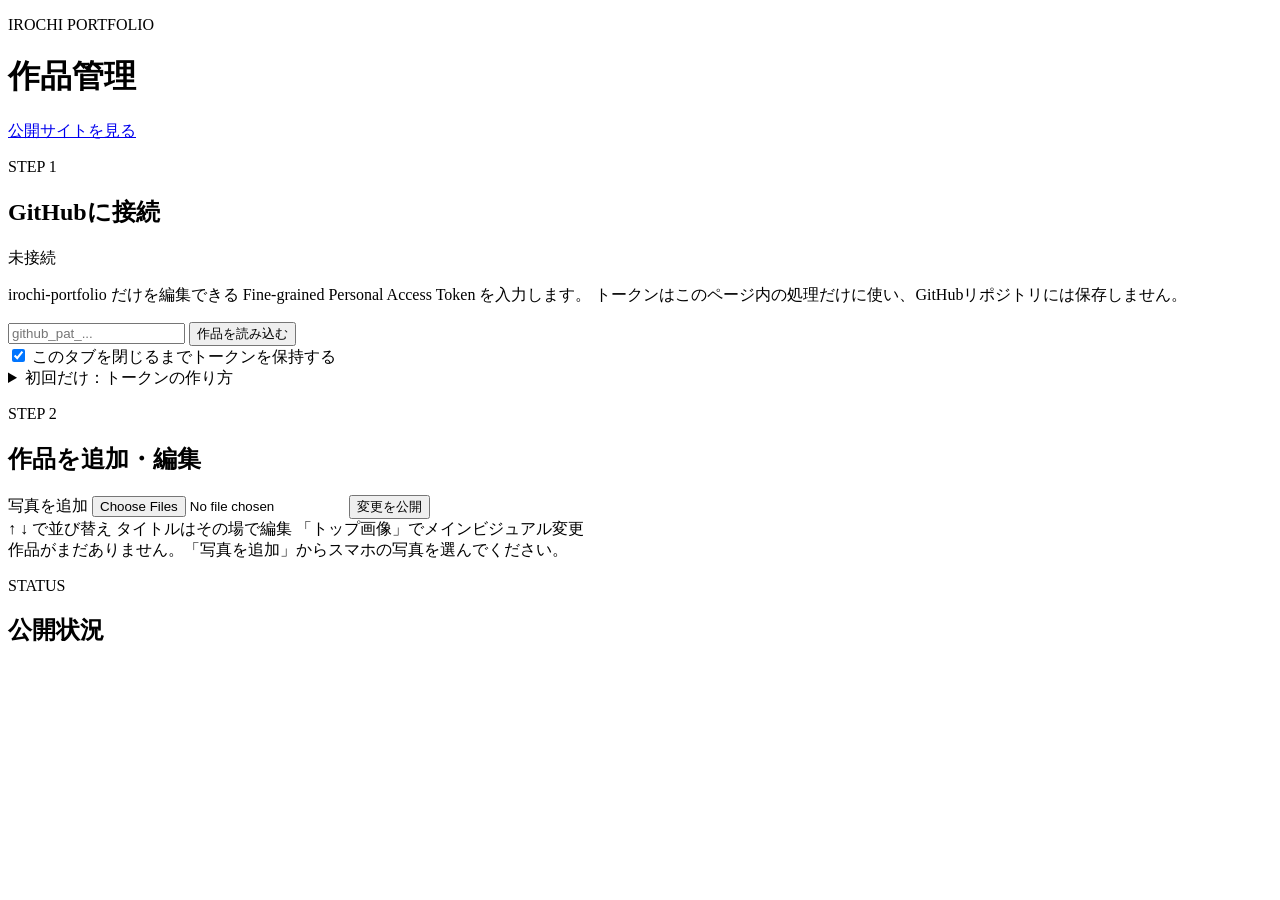
==== admin.html @ e4a7ca72 "作品管理画面を追加" ====
<!DOCTYPE html>
<html lang="ja">
<head>
  <meta charset="UTF-8">
  <meta name="viewport" content="width=device-width, initial-scale=1, viewport-fit=cover">
  <meta name="robots" content="noindex,nofollow">
  <meta name="theme-color" content="#6ad7c9">
  <title>作品管理 | irochi portfolio</title>
  <link rel="preconnect" href="https://fonts.googleapis.com">
  <link rel="preconnect" href="https://fonts.gstatic.com" crossorigin>
  <link href="https://fonts.googleapis.com/css2?family=M+PLUS+Rounded+1c:wght@400;500;700;800&display=swap" rel="stylesheet">
  <link rel="stylesheet" href="admin.css">
</head>
<body>
  <header class="admin-header">
    <div>
      <p class="eyebrow">IROCHI PORTFOLIO</p>
      <h1>作品管理</h1>
    </div>
    <a class="ghost-button" href="./" target="_blank" rel="noopener">公開サイトを見る</a>
  </header>

  <main class="admin-shell">
    <section class="panel auth-panel" id="auth-panel">
      <div class="panel-heading">
        <div>
          <p class="step">STEP 1</p>
          <h2>GitHubに接続</h2>
        </div>
        <span class="status-badge" id="connection-status">未接続</span>
      </div>
      <p class="muted">
        irochi-portfolio だけを編集できる Fine-grained Personal Access Token を入力します。
        トークンはこのページ内の処理だけに使い、GitHubリポジトリには保存しません。
      </p>
      <div class="token-row">
        <input id="token-input" type="password" autocomplete="off" autocapitalize="off" spellcheck="false" placeholder="github_pat_...">
        <button id="load-button" class="primary-button" type="button">作品を読み込む</button>
      </div>
      <label class="check-row">
        <input id="remember-session" type="checkbox" checked>
        <span>このタブを閉じるまでトークンを保持する</span>
      </label>
      <details class="token-help">
        <summary>初回だけ：トークンの作り方</summary>
        <ol>
          <li>GitHubの Settings → Developer settings → Personal access tokens → Fine-grained tokens を開く</li>
          <li>Repository access は「Only select repositories」で <code>irochi-portfolio</code> だけを選ぶ</li>
          <li>Repository permissions の Contents を「Read and write」にする</li>
          <li>作成したトークンをこの欄へ貼り付ける</li>
        </ol>
      </details>
    </section>

    <section class="panel hidden" id="editor-panel">
      <div class="panel-heading editor-heading">
        <div>
          <p class="step">STEP 2</p>
          <h2>作品を追加・編集</h2>
        </div>
        <div class="editor-actions">
          <label class="primary-button file-button">
            写真を追加
            <input id="file-input" type="file" accept="image/*" multiple>
          </label>
          <button id="publish-button" class="publish-button" type="button">変更を公開</button>
        </div>
      </div>

      <div class="tips">
        <span>↑ ↓ で並び替え</span>
        <span>タイトルはその場で編集</span>
        <span>「トップ画像」でメインビジュアル変更</span>
      </div>

      <div id="empty-state" class="empty-state hidden">
        作品がまだありません。「写真を追加」からスマホの写真を選んでください。
      </div>
      <div id="works-list" class="works-list" aria-live="polite"></div>
    </section>

    <section class="panel hidden" id="publish-panel">
      <div class="panel-heading">
        <div>
          <p class="step">STATUS</p>
          <h2>公開状況</h2>
        </div>
      </div>
      <div id="publish-status" class="publish-status"></div>
    </section>
  </main>

  <template id="work-template">
    <article class="work-editor-card">
      <div class="preview-wrap">
        <img class="work-preview" alt="">
        <span class="new-badge hidden">NEW</span>
      </div>
      <div class="work-fields">
        <label>
          <span>タイトル</span>
          <input class="title-input" type="text" maxlength="60" placeholder="作品タイトル">
        </label>
        <div class="field-grid">
          <label>
            <span>カテゴリ</span>
            <select class="category-select">
              <option value="girl">女の子</option>
              <option value="stream">配信系</option>
              <option value="event">記念・お祝い</option>
            </select>
          </label>
          <label>
            <span>表示サイズ</span>
            <select class="size-select">
              <option value="normal">標準</option>
              <option value="large">大きめ</option>
              <option value="tall">縦長</option>
              <option value="wide">横長</option>
            </select>
          </label>
        </div>
        <label class="hero-toggle">
          <input class="hero-radio" type="radio" name="hero-work">
          <span>トップ画像にする</span>
        </label>
      </div>
      <div class="order-actions">
        <button class="icon-button move-up" type="button" aria-label="上へ移動">↑</button>
        <button class="icon-button move-down" type="button" aria-label="下へ移動">↓</button>
        <button class="remove-button" type="button">一覧から外す</button>
      </div>
    </article>
  </template>

  <script src="admin.js"></script>
</body>
</html>
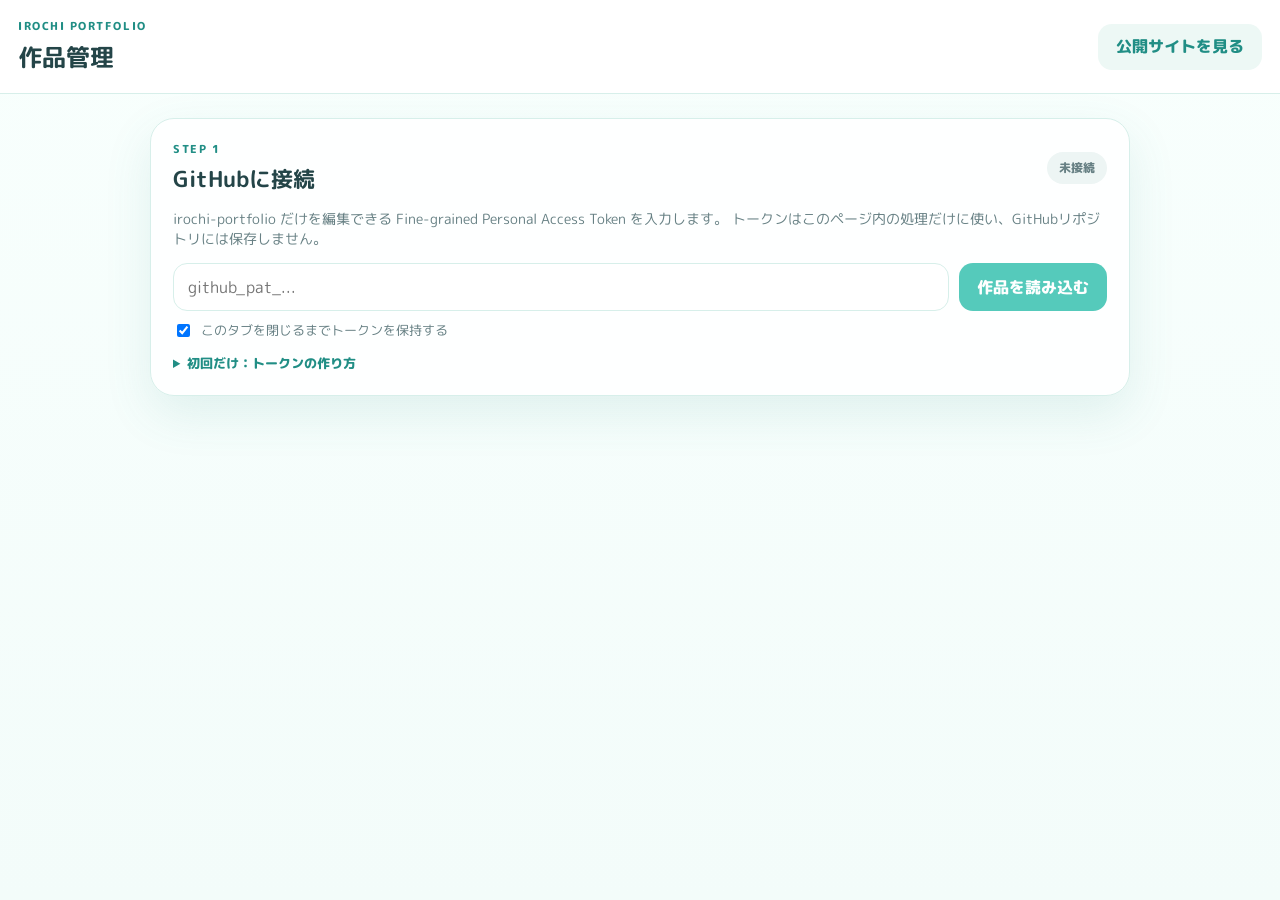
==== commit b25bdb81: "作品画像の差し替えUIを追加" ====
--- a/admin.html
+++ b/admin.html
@@ -10,6 +10,7 @@
   <link rel="preconnect" href="https://fonts.gstatic.com" crossorigin>
   <link href="https://fonts.googleapis.com/css2?family=M+PLUS+Rounded+1c:wght@400;500;700;800&display=swap" rel="stylesheet">
   <link rel="stylesheet" href="admin.css">
+  <link rel="stylesheet" href="admin-extra.css">
 </head>
 <body>
   <header class="admin-header">
@@ -71,6 +72,7 @@
         <span>↑ ↓ で並び替え</span>
         <span>タイトルはその場で編集</span>
         <span>「トップ画像」でメインビジュアル変更</span>
+        <span>各作品の「画像を差し替え」で写真だけ変更</span>
       </div>
 
       <div id="empty-state" class="empty-state hidden">
@@ -92,9 +94,16 @@
 
   <template id="work-template">
     <article class="work-editor-card">
-      <div class="preview-wrap">
-        <img class="work-preview" alt="">
-        <span class="new-badge hidden">NEW</span>
+      <div class="preview-column">
+        <div class="preview-wrap">
+          <img class="work-preview" alt="">
+          <span class="new-badge hidden">NEW</span>
+        </div>
+        <label class="replace-button">
+          画像を差し替え
+          <input class="replace-input" type="file" accept="image/*">
+        </label>
+        <button class="undo-replace hidden" type="button">差し替えを取消</button>
       </div>
       <div class="work-fields">
         <label>
@@ -134,5 +143,6 @@
   </template>
 
   <script src="admin.js"></script>
+  <script src="admin-replace.js"></script>
 </body>
 </html>
--- a/admin.css
+++ b/admin.css
@@ -0,0 +1,182 @@
+:root {
+  --bg: #f3fcfa;
+  --card: #ffffff;
+  --text: #244548;
+  --muted: #678084;
+  --line: #d7efea;
+  --main: #55cabb;
+  --main-dark: #218e85;
+  --danger: #c86473;
+  --shadow: 0 18px 48px rgba(67, 149, 141, .12);
+}
+* { box-sizing: border-box; }
+body {
+  margin: 0;
+  min-height: 100vh;
+  font-family: "M PLUS Rounded 1c", sans-serif;
+  color: var(--text);
+  background: linear-gradient(180deg, #f8fffd 0%, var(--bg) 100%);
+}
+button, input, select { font: inherit; }
+button { cursor: pointer; }
+.admin-header {
+  position: sticky;
+  top: 0;
+  z-index: 20;
+  display: flex;
+  align-items: center;
+  justify-content: space-between;
+  gap: 18px;
+  padding: 18px max(18px, env(safe-area-inset-left));
+  background: rgba(255,255,255,.9);
+  border-bottom: 1px solid var(--line);
+  backdrop-filter: blur(18px);
+}
+.admin-header h1 { margin: 0; font-size: 24px; }
+.eyebrow, .step {
+  margin: 0 0 4px;
+  color: var(--main-dark);
+  font-size: 11px;
+  font-weight: 800;
+  letter-spacing: .14em;
+}
+.admin-shell {
+  width: min(980px, calc(100% - 24px));
+  margin: 24px auto 64px;
+  display: grid;
+  gap: 18px;
+}
+.panel {
+  padding: 22px;
+  border: 1px solid var(--line);
+  border-radius: 24px;
+  background: rgba(255,255,255,.92);
+  box-shadow: var(--shadow);
+}
+.panel-heading {
+  display: flex;
+  align-items: center;
+  justify-content: space-between;
+  gap: 16px;
+  margin-bottom: 14px;
+}
+.panel-heading h2 { margin: 0; font-size: 22px; }
+.muted { color: var(--muted); font-size: 14px; }
+.status-badge {
+  flex: 0 0 auto;
+  padding: 7px 12px;
+  border-radius: 999px;
+  background: #edf5f4;
+  color: var(--muted);
+  font-size: 12px;
+  font-weight: 800;
+}
+.status-badge.connected { background: #e3f8f3; color: var(--main-dark); }
+.token-row { display: grid; grid-template-columns: 1fr auto; gap: 10px; }
+input[type="text"], input[type="password"], select {
+  width: 100%;
+  min-height: 48px;
+  padding: 0 14px;
+  border: 1px solid var(--line);
+  border-radius: 14px;
+  background: #fff;
+  color: var(--text);
+  outline: none;
+}
+input:focus, select:focus { border-color: var(--main); box-shadow: 0 0 0 3px rgba(85,202,187,.14); }
+.primary-button, .publish-button, .ghost-button {
+  display: inline-flex;
+  align-items: center;
+  justify-content: center;
+  min-height: 46px;
+  padding: 0 18px;
+  border-radius: 14px;
+  border: 0;
+  font-weight: 800;
+  text-decoration: none;
+}
+.primary-button { background: var(--main); color: white; }
+.publish-button { background: var(--main-dark); color: white; }
+.ghost-button { background: #edf8f5; color: var(--main-dark); }
+.file-button input { display: none; }
+.check-row {
+  display: flex;
+  align-items: center;
+  gap: 8px;
+  margin-top: 10px;
+  color: var(--muted);
+  font-size: 13px;
+}
+.token-help { margin-top: 14px; color: var(--muted); font-size: 13px; }
+.token-help summary { cursor: pointer; color: var(--main-dark); font-weight: 800; }
+.token-help code { font-size: 12px; }
+.editor-heading { align-items: flex-start; }
+.editor-actions { display: flex; flex-wrap: wrap; gap: 8px; justify-content: flex-end; }
+.tips { display: flex; flex-wrap: wrap; gap: 8px; margin-bottom: 16px; }
+.tips span { padding: 6px 10px; background: #eef9f6; border-radius: 999px; font-size: 11px; color: var(--main-dark); font-weight: 700; }
+.works-list { display: grid; gap: 14px; }
+.work-editor-card {
+  display: grid;
+  grid-template-columns: 130px 1fr auto;
+  gap: 16px;
+  align-items: start;
+  padding: 14px;
+  border: 1px solid var(--line);
+  border-radius: 20px;
+  background: #fff;
+}
+.preview-wrap {
+  position: relative;
+  overflow: hidden;
+  width: 130px;
+  aspect-ratio: 1 / 1;
+  border-radius: 15px;
+  background: #eef7f5;
+}
+.work-preview { width: 100%; height: 100%; object-fit: cover; display: block; }
+.new-badge { position: absolute; top: 8px; left: 8px; padding: 4px 8px; border-radius: 999px; background: var(--main-dark); color: #fff; font-size: 10px; font-weight: 800; }
+.work-fields { display: grid; gap: 10px; }
+.work-fields label > span { display: block; margin-bottom: 5px; color: var(--muted); font-size: 11px; font-weight: 700; }
+.field-grid { display: grid; grid-template-columns: 1fr 1fr; gap: 10px; }
+.hero-toggle { display: inline-flex; align-items: center; gap: 8px; width: fit-content; }
+.hero-toggle span { margin: 0 !important; color: var(--main-dark) !important; }
+.order-actions { display: grid; grid-template-columns: 44px 44px; gap: 7px; }
+.icon-button, .remove-button {
+  min-height: 42px;
+  border: 1px solid var(--line);
+  border-radius: 12px;
+  background: #f8fcfb;
+  color: var(--text);
+}
+.remove-button { grid-column: 1 / -1; padding: 0 10px; color: var(--danger); white-space: nowrap; }
+.empty-state, .publish-status { padding: 22px; border-radius: 16px; background: #f2faf8; color: var(--muted); font-size: 14px; }
+.publish-status.success { background: #e8faf5; color: var(--main-dark); }
+.publish-status.error { background: #fff0f2; color: #a84b5a; }
+.publish-status p { margin: 4px 0; }
+.hidden { display: none !important; }
+body.busy::after {
+  content: "処理中…";
+  position: fixed;
+  inset: 0;
+  z-index: 999;
+  display: grid;
+  place-items: center;
+  background: rgba(255,255,255,.8);
+  backdrop-filter: blur(6px);
+  font-weight: 800;
+  color: var(--main-dark);
+}
+@media (max-width: 700px) {
+  .admin-header { align-items: flex-start; }
+  .admin-header .ghost-button { min-height: 40px; padding: 0 12px; font-size: 12px; }
+  .panel { padding: 16px; border-radius: 20px; }
+  .token-row { grid-template-columns: 1fr; }
+  .editor-heading { display: grid; }
+  .editor-actions { justify-content: stretch; }
+  .editor-actions > * { flex: 1; }
+  .work-editor-card { grid-template-columns: 90px 1fr; gap: 12px; }
+  .preview-wrap { width: 90px; }
+  .order-actions { grid-column: 1 / -1; grid-template-columns: 46px 46px 1fr; }
+  .remove-button { grid-column: auto; }
+  .field-grid { grid-template-columns: 1fr; }
+}
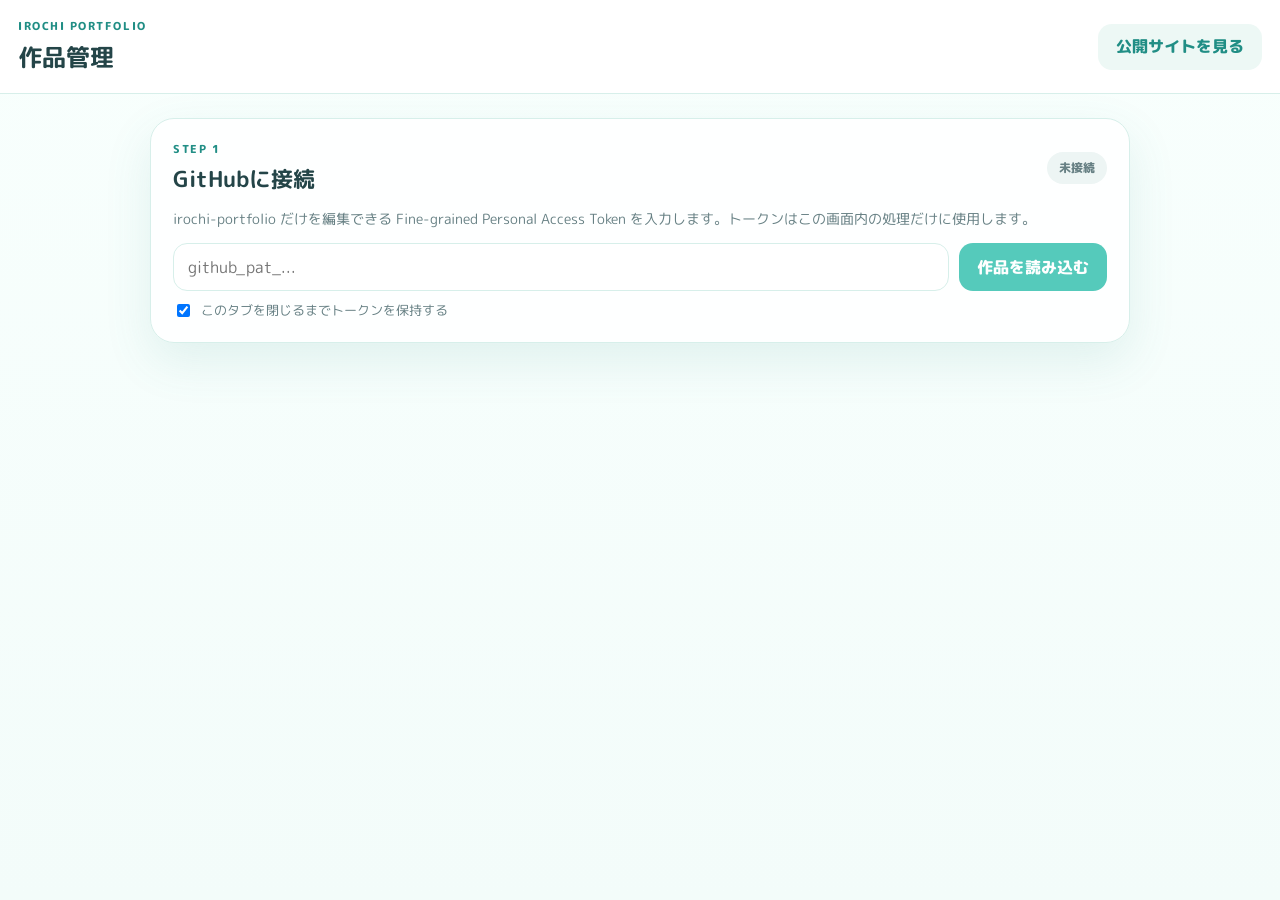
==== commit 1fa622d5: "作品管理画面を全面アップグレード" ====
--- a/admin.html
+++ b/admin.html
@@ -1,148 +1,49 @@
 <!DOCTYPE html>
 <html lang="ja">
 <head>
-  <meta charset="UTF-8">
-  <meta name="viewport" content="width=device-width, initial-scale=1, viewport-fit=cover">
-  <meta name="robots" content="noindex,nofollow">
-  <meta name="theme-color" content="#6ad7c9">
-  <title>作品管理 | irochi portfolio</title>
-  <link rel="preconnect" href="https://fonts.googleapis.com">
-  <link rel="preconnect" href="https://fonts.gstatic.com" crossorigin>
-  <link href="https://fonts.googleapis.com/css2?family=M+PLUS+Rounded+1c:wght@400;500;700;800&display=swap" rel="stylesheet">
-  <link rel="stylesheet" href="admin.css">
-  <link rel="stylesheet" href="admin-extra.css">
+<meta charset="UTF-8"><meta name="viewport" content="width=device-width,initial-scale=1,viewport-fit=cover">
+<meta name="robots" content="noindex,nofollow"><meta name="theme-color" content="#6ad7c9">
+<title>作品管理 | irochi portfolio</title>
+<link rel="preconnect" href="https://fonts.googleapis.com"><link rel="preconnect" href="https://fonts.gstatic.com" crossorigin>
+<link href="https://fonts.googleapis.com/css2?family=M+PLUS+Rounded+1c:wght@400;500;700;800&display=swap" rel="stylesheet">
+<link rel="stylesheet" href="admin.css">
 </head>
 <body>
-  <header class="admin-header">
-    <div>
-      <p class="eyebrow">IROCHI PORTFOLIO</p>
-      <h1>作品管理</h1>
-    </div>
-    <a class="ghost-button" href="./" target="_blank" rel="noopener">公開サイトを見る</a>
-  </header>
+<header class="admin-header"><div><p class="eyebrow">IROCHI PORTFOLIO</p><h1>作品管理</h1></div><a class="ghost-button" href="./" target="_blank" rel="noopener">公開サイトを見る</a></header>
+<main class="admin-shell">
+<section class="panel" id="auth-panel">
+<div class="panel-heading"><div><p class="step">STEP 1</p><h2>GitHubに接続</h2></div><span class="status-badge" id="connection-status">未接続</span></div>
+<p class="muted">irochi-portfolio だけを編集できる Fine-grained Personal Access Token を入力します。トークンはこの画面内の処理だけに使用します。</p>
+<div class="token-row"><input id="token-input" type="password" autocomplete="off" placeholder="github_pat_..."><button id="load-button" class="primary-button">作品を読み込む</button></div>
+<label class="check-row"><input id="remember-session" type="checkbox" checked><span>このタブを閉じるまでトークンを保持する</span></label>
+</section>
 
-  <main class="admin-shell">
-    <section class="panel auth-panel" id="auth-panel">
-      <div class="panel-heading">
-        <div>
-          <p class="step">STEP 1</p>
-          <h2>GitHubに接続</h2>
-        </div>
-        <span class="status-badge" id="connection-status">未接続</span>
-      </div>
-      <p class="muted">
-        irochi-portfolio だけを編集できる Fine-grained Personal Access Token を入力します。
-        トークンはこのページ内の処理だけに使い、GitHubリポジトリには保存しません。
-      </p>
-      <div class="token-row">
-        <input id="token-input" type="password" autocomplete="off" autocapitalize="off" spellcheck="false" placeholder="github_pat_...">
-        <button id="load-button" class="primary-button" type="button">作品を読み込む</button>
-      </div>
-      <label class="check-row">
-        <input id="remember-session" type="checkbox" checked>
-        <span>このタブを閉じるまでトークンを保持する</span>
-      </label>
-      <details class="token-help">
-        <summary>初回だけ：トークンの作り方</summary>
-        <ol>
-          <li>GitHubの Settings → Developer settings → Personal access tokens → Fine-grained tokens を開く</li>
-          <li>Repository access は「Only select repositories」で <code>irochi-portfolio</code> だけを選ぶ</li>
-          <li>Repository permissions の Contents を「Read and write」にする</li>
-          <li>作成したトークンをこの欄へ貼り付ける</li>
-        </ol>
-      </details>
-    </section>
+<section class="panel hidden" id="editor-panel">
+<div class="panel-heading editor-heading"><div><p class="step">STEP 2</p><h2>作品を追加・編集</h2></div>
+<div class="editor-actions"><label class="primary-button file-button">写真を追加<input id="file-input" type="file" accept="image/*" multiple></label><button id="save-draft" class="ghost-button">下書き保存</button><button id="load-draft" class="ghost-button">下書き読込</button><button id="clear-draft" class="ghost-button">下書き破棄</button><button id="publish-button" class="publish-button">変更を公開</button></div></div>
+<div class="tips"><span>ドラッグまたは↑↓で並び替え</span><span>画像差し替え</span><span>非公開</span><span>説明・タグ</span><span>制作日・公開日</span><span>サムネ位置</span><span>複製</span></div>
+<div class="history-box"><label>変更履歴<select id="history-select"><option value="">履歴を選択</option></select></label><button id="load-history" class="ghost-button">この履歴を読み込む</button></div>
+<div id="empty-state" class="empty-state hidden">作品がありません。「写真を追加」から追加してください。</div>
+<div id="works-list" class="works-list"></div>
+</section>
 
-    <section class="panel hidden" id="editor-panel">
-      <div class="panel-heading editor-heading">
-        <div>
-          <p class="step">STEP 2</p>
-          <h2>作品を追加・編集</h2>
-        </div>
-        <div class="editor-actions">
-          <label class="primary-button file-button">
-            写真を追加
-            <input id="file-input" type="file" accept="image/*" multiple>
-          </label>
-          <button id="publish-button" class="publish-button" type="button">変更を公開</button>
-        </div>
-      </div>
+<section class="panel hidden" id="publish-panel"><div class="panel-heading"><div><p class="step">STATUS</p><h2>公開状況</h2></div></div><div id="publish-status" class="publish-status"></div></section>
+</main>
 
-      <div class="tips">
-        <span>↑ ↓ で並び替え</span>
-        <span>タイトルはその場で編集</span>
-        <span>「トップ画像」でメインビジュアル変更</span>
-        <span>各作品の「画像を差し替え」で写真だけ変更</span>
-      </div>
-
-      <div id="empty-state" class="empty-state hidden">
-        作品がまだありません。「写真を追加」からスマホの写真を選んでください。
-      </div>
-      <div id="works-list" class="works-list" aria-live="polite"></div>
-    </section>
-
-    <section class="panel hidden" id="publish-panel">
-      <div class="panel-heading">
-        <div>
-          <p class="step">STATUS</p>
-          <h2>公開状況</h2>
-        </div>
-      </div>
-      <div id="publish-status" class="publish-status"></div>
-    </section>
-  </main>
-
-  <template id="work-template">
-    <article class="work-editor-card">
-      <div class="preview-column">
-        <div class="preview-wrap">
-          <img class="work-preview" alt="">
-          <span class="new-badge hidden">NEW</span>
-        </div>
-        <label class="replace-button">
-          画像を差し替え
-          <input class="replace-input" type="file" accept="image/*">
-        </label>
-        <button class="undo-replace hidden" type="button">差し替えを取消</button>
-      </div>
-      <div class="work-fields">
-        <label>
-          <span>タイトル</span>
-          <input class="title-input" type="text" maxlength="60" placeholder="作品タイトル">
-        </label>
-        <div class="field-grid">
-          <label>
-            <span>カテゴリ</span>
-            <select class="category-select">
-              <option value="girl">女の子</option>
-              <option value="stream">配信系</option>
-              <option value="event">記念・お祝い</option>
-            </select>
-          </label>
-          <label>
-            <span>表示サイズ</span>
-            <select class="size-select">
-              <option value="normal">標準</option>
-              <option value="large">大きめ</option>
-              <option value="tall">縦長</option>
-              <option value="wide">横長</option>
-            </select>
-          </label>
-        </div>
-        <label class="hero-toggle">
-          <input class="hero-radio" type="radio" name="hero-work">
-          <span>トップ画像にする</span>
-        </label>
-      </div>
-      <div class="order-actions">
-        <button class="icon-button move-up" type="button" aria-label="上へ移動">↑</button>
-        <button class="icon-button move-down" type="button" aria-label="下へ移動">↓</button>
-        <button class="remove-button" type="button">一覧から外す</button>
-      </div>
-    </article>
-  </template>
-
-  <script src="admin.js"></script>
-  <script src="admin-replace.js"></script>
-</body>
-</html>
+<template id="work-template">
+<article class="work-editor-card" draggable="true">
+<div class="drag-handle">⋮⋮</div>
+<div class="preview-column"><div class="preview-wrap"><img class="work-preview" alt=""><span class="new-badge hidden">NEW</span><span class="replace-badge hidden">差し替え</span></div><label class="replace-button">画像を差し替え<input class="replace-input" type="file" accept="image/*"></label><button class="undo-replace hidden">差し替え取消</button></div>
+<div class="work-fields">
+<label><span>タイトル</span><input class="title-input" type="text" maxlength="60"></label>
+<label><span>説明文</span><textarea class="description-input" rows="3" maxlength="200"></textarea></label>
+<div class="field-grid triple"><label><span>カテゴリ</span><select class="category-select"><option value="girl">女の子</option><option value="stream">配信系</option><option value="event">記念・お祝い</option><option value="other">その他</option></select></label><label><span>表示サイズ</span><select class="size-select"><option value="normal">標準</option><option value="large">大きめ</option><option value="tall">縦長</option><option value="wide">横長</option></select></label><label><span>タグ（カンマ区切り）</span><input class="tags-input" type="text"></label></div>
+<div class="field-grid"><label><span>制作日</span><input class="created-input" type="date"></label><label><span>公開日</span><input class="published-input" type="date"></label></div>
+<div class="thumb-box"><div class="thumb-head"><span>サムネイル位置</span><small>X <b class="fxv">50</b>% / Y <b class="fyv">35</b>%</small></div><label><small>横</small><input class="focal-x" type="range" min="0" max="100"></label><label><small>縦</small><input class="focal-y" type="range" min="0" max="100"></label></div>
+<div class="toggle-row"><label><input class="hero-radio" type="radio" name="hero-work"><span>トップ画像</span></label><label><input class="visible-checkbox" type="checkbox"><span>公開する</span></label></div>
+</div>
+<div class="order-actions"><button class="icon-button move-up">↑</button><button class="icon-button move-down">↓</button><button class="mini-button duplicate-button">複製</button><button class="remove-button">一覧から外す</button></div>
+</article>
+</template>
+<script src="admin.js"></script>
+</body></html>
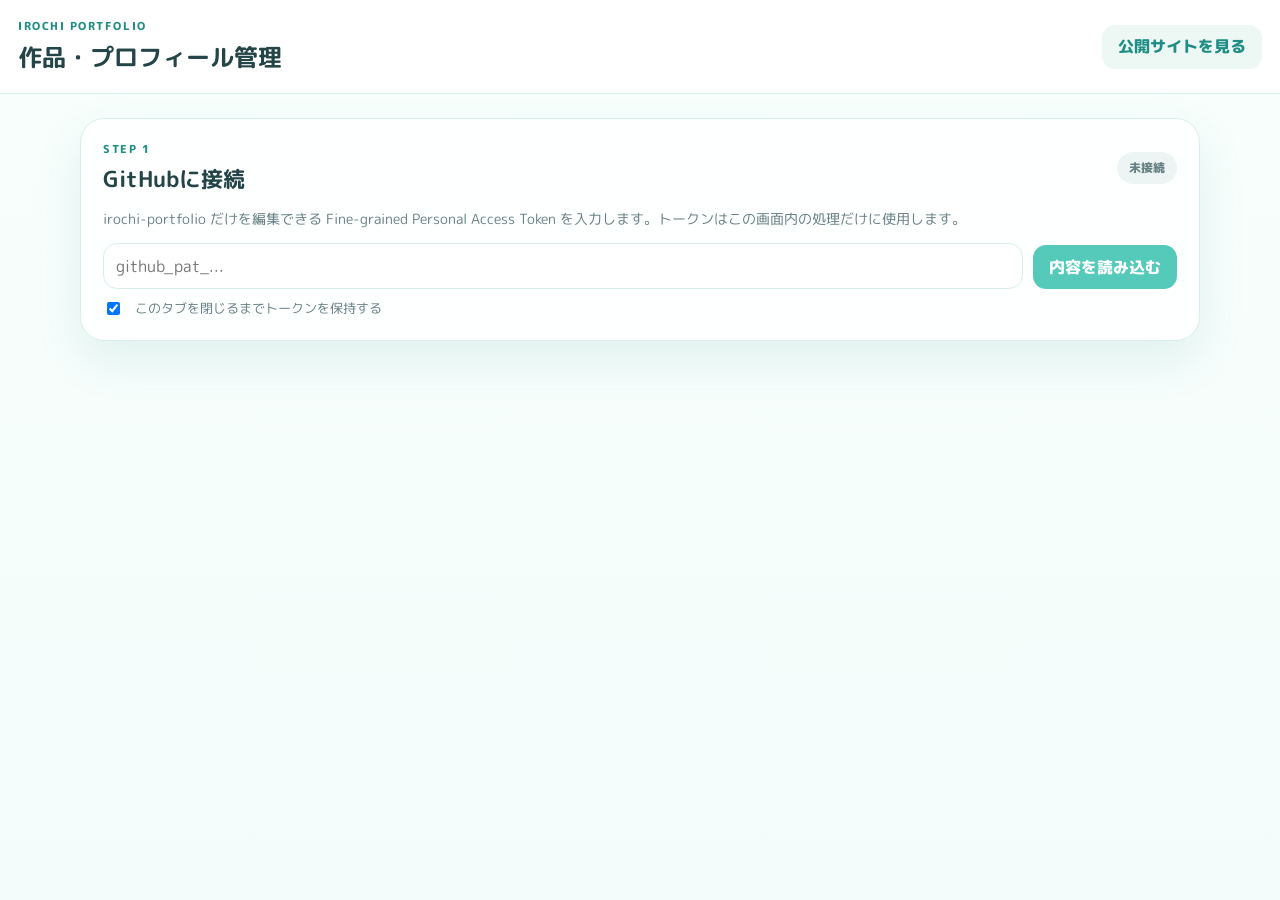
==== commit 897d6374: "管理画面にプロフィール画像差し替えUIを追加" ====
--- a/admin.html
+++ b/admin.html
@@ -3,26 +3,44 @@
 <head>
 <meta charset="UTF-8"><meta name="viewport" content="width=device-width,initial-scale=1,viewport-fit=cover">
 <meta name="robots" content="noindex,nofollow"><meta name="theme-color" content="#6ad7c9">
-<title>作品管理 | irochi portfolio</title>
+<title>作品・プロフィール管理 | irochi portfolio</title>
 <link rel="preconnect" href="https://fonts.googleapis.com"><link rel="preconnect" href="https://fonts.gstatic.com" crossorigin>
 <link href="https://fonts.googleapis.com/css2?family=M+PLUS+Rounded+1c:wght@400;500;700;800&display=swap" rel="stylesheet">
 <link rel="stylesheet" href="admin.css">
 </head>
 <body>
-<header class="admin-header"><div><p class="eyebrow">IROCHI PORTFOLIO</p><h1>作品管理</h1></div><a class="ghost-button" href="./" target="_blank" rel="noopener">公開サイトを見る</a></header>
+<header class="admin-header"><div><p class="eyebrow">IROCHI PORTFOLIO</p><h1>作品・プロフィール管理</h1></div><a class="ghost-button" href="./" target="_blank" rel="noopener">公開サイトを見る</a></header>
 <main class="admin-shell">
 <section class="panel" id="auth-panel">
 <div class="panel-heading"><div><p class="step">STEP 1</p><h2>GitHubに接続</h2></div><span class="status-badge" id="connection-status">未接続</span></div>
 <p class="muted">irochi-portfolio だけを編集できる Fine-grained Personal Access Token を入力します。トークンはこの画面内の処理だけに使用します。</p>
-<div class="token-row"><input id="token-input" type="password" autocomplete="off" placeholder="github_pat_..."><button id="load-button" class="primary-button">作品を読み込む</button></div>
+<div class="token-row"><input id="token-input" type="password" autocomplete="off" placeholder="github_pat_..."><button id="load-button" class="primary-button">内容を読み込む</button></div>
 <label class="check-row"><input id="remember-session" type="checkbox" checked><span>このタブを閉じるまでトークンを保持する</span></label>
 </section>
 
 <section class="panel hidden" id="editor-panel">
-<div class="panel-heading editor-heading"><div><p class="step">STEP 2</p><h2>作品を追加・編集</h2></div>
+<div class="panel-heading editor-heading"><div><p class="step">STEP 2</p><h2>プロフィール・作品を編集</h2></div>
 <div class="editor-actions"><label class="primary-button file-button">写真を追加<input id="file-input" type="file" accept="image/*" multiple></label><button id="save-draft" class="ghost-button">下書き保存</button><button id="load-draft" class="ghost-button">下書き読込</button><button id="clear-draft" class="ghost-button">下書き破棄</button><button id="publish-button" class="publish-button">変更を公開</button></div></div>
-<div class="tips"><span>ドラッグまたは↑↓で並び替え</span><span>画像差し替え</span><span>非公開</span><span>説明・タグ</span><span>制作日・公開日</span><span>サムネ位置</span><span>複製</span></div>
+<div class="tips"><span>プロフィール画像差し替え</span><span>ドラッグまたは↑↓で並び替え</span><span>作品画像差し替え</span><span>非公開</span><span>説明・タグ</span><span>制作日・公開日</span><span>サムネ位置</span><span>複製</span></div>
 <div class="history-box"><label>変更履歴<select id="history-select"><option value="">履歴を選択</option></select></label><button id="load-history" class="ghost-button">この履歴を読み込む</button></div>
+
+<section class="profile-manager" aria-labelledby="profile-manager-title">
+<div class="profile-manager-copy">
+<p class="step">PROFILE IMAGE</p>
+<h3 id="profile-manager-title">プロフィールイラスト</h3>
+<p class="muted">公開サイトの「irochi」プロフィールに表示される活動イメージです。スマホの写真からいつでも差し替えられます。</p>
+<div class="profile-actions">
+<label class="primary-button file-button">画像を差し替え<input id="profile-file-input" type="file" accept="image/*"></label>
+<button id="profile-undo-button" class="ghost-button hidden" type="button">差し替えを取消</button>
+</div>
+</div>
+<div class="profile-preview-wrap">
+<img id="profile-preview" src="assets/irochi-profile.webp" alt="プロフィールイラストのプレビュー">
+<span id="profile-replace-badge" class="replace-badge hidden">差し替え</span>
+</div>
+</section>
+
+<div class="works-subheading"><div><p class="step">WORKS</p><h3>作品一覧</h3></div></div>
 <div id="empty-state" class="empty-state hidden">作品がありません。「写真を追加」から追加してください。</div>
 <div id="works-list" class="works-list"></div>
 </section>
--- a/admin.css
+++ b/admin.css
@@ -1,182 +1 @@
-:root {
-  --bg: #f3fcfa;
-  --card: #ffffff;
-  --text: #244548;
-  --muted: #678084;
-  --line: #d7efea;
-  --main: #55cabb;
-  --main-dark: #218e85;
-  --danger: #c86473;
-  --shadow: 0 18px 48px rgba(67, 149, 141, .12);
-}
-* { box-sizing: border-box; }
-body {
-  margin: 0;
-  min-height: 100vh;
-  font-family: "M PLUS Rounded 1c", sans-serif;
-  color: var(--text);
-  background: linear-gradient(180deg, #f8fffd 0%, var(--bg) 100%);
-}
-button, input, select { font: inherit; }
-button { cursor: pointer; }
-.admin-header {
-  position: sticky;
-  top: 0;
-  z-index: 20;
-  display: flex;
-  align-items: center;
-  justify-content: space-between;
-  gap: 18px;
-  padding: 18px max(18px, env(safe-area-inset-left));
-  background: rgba(255,255,255,.9);
-  border-bottom: 1px solid var(--line);
-  backdrop-filter: blur(18px);
-}
-.admin-header h1 { margin: 0; font-size: 24px; }
-.eyebrow, .step {
-  margin: 0 0 4px;
-  color: var(--main-dark);
-  font-size: 11px;
-  font-weight: 800;
-  letter-spacing: .14em;
-}
-.admin-shell {
-  width: min(980px, calc(100% - 24px));
-  margin: 24px auto 64px;
-  display: grid;
-  gap: 18px;
-}
-.panel {
-  padding: 22px;
-  border: 1px solid var(--line);
-  border-radius: 24px;
-  background: rgba(255,255,255,.92);
-  box-shadow: var(--shadow);
-}
-.panel-heading {
-  display: flex;
-  align-items: center;
-  justify-content: space-between;
-  gap: 16px;
-  margin-bottom: 14px;
-}
-.panel-heading h2 { margin: 0; font-size: 22px; }
-.muted { color: var(--muted); font-size: 14px; }
-.status-badge {
-  flex: 0 0 auto;
-  padding: 7px 12px;
-  border-radius: 999px;
-  background: #edf5f4;
-  color: var(--muted);
-  font-size: 12px;
-  font-weight: 800;
-}
-.status-badge.connected { background: #e3f8f3; color: var(--main-dark); }
-.token-row { display: grid; grid-template-columns: 1fr auto; gap: 10px; }
-input[type="text"], input[type="password"], select {
-  width: 100%;
-  min-height: 48px;
-  padding: 0 14px;
-  border: 1px solid var(--line);
-  border-radius: 14px;
-  background: #fff;
-  color: var(--text);
-  outline: none;
-}
-input:focus, select:focus { border-color: var(--main); box-shadow: 0 0 0 3px rgba(85,202,187,.14); }
-.primary-button, .publish-button, .ghost-button {
-  display: inline-flex;
-  align-items: center;
-  justify-content: center;
-  min-height: 46px;
-  padding: 0 18px;
-  border-radius: 14px;
-  border: 0;
-  font-weight: 800;
-  text-decoration: none;
-}
-.primary-button { background: var(--main); color: white; }
-.publish-button { background: var(--main-dark); color: white; }
-.ghost-button { background: #edf8f5; color: var(--main-dark); }
-.file-button input { display: none; }
-.check-row {
-  display: flex;
-  align-items: center;
-  gap: 8px;
-  margin-top: 10px;
-  color: var(--muted);
-  font-size: 13px;
-}
-.token-help { margin-top: 14px; color: var(--muted); font-size: 13px; }
-.token-help summary { cursor: pointer; color: var(--main-dark); font-weight: 800; }
-.token-help code { font-size: 12px; }
-.editor-heading { align-items: flex-start; }
-.editor-actions { display: flex; flex-wrap: wrap; gap: 8px; justify-content: flex-end; }
-.tips { display: flex; flex-wrap: wrap; gap: 8px; margin-bottom: 16px; }
-.tips span { padding: 6px 10px; background: #eef9f6; border-radius: 999px; font-size: 11px; color: var(--main-dark); font-weight: 700; }
-.works-list { display: grid; gap: 14px; }
-.work-editor-card {
-  display: grid;
-  grid-template-columns: 130px 1fr auto;
-  gap: 16px;
-  align-items: start;
-  padding: 14px;
-  border: 1px solid var(--line);
-  border-radius: 20px;
-  background: #fff;
-}
-.preview-wrap {
-  position: relative;
-  overflow: hidden;
-  width: 130px;
-  aspect-ratio: 1 / 1;
-  border-radius: 15px;
-  background: #eef7f5;
-}
-.work-preview { width: 100%; height: 100%; object-fit: cover; display: block; }
-.new-badge { position: absolute; top: 8px; left: 8px; padding: 4px 8px; border-radius: 999px; background: var(--main-dark); color: #fff; font-size: 10px; font-weight: 800; }
-.work-fields { display: grid; gap: 10px; }
-.work-fields label > span { display: block; margin-bottom: 5px; color: var(--muted); font-size: 11px; font-weight: 700; }
-.field-grid { display: grid; grid-template-columns: 1fr 1fr; gap: 10px; }
-.hero-toggle { display: inline-flex; align-items: center; gap: 8px; width: fit-content; }
-.hero-toggle span { margin: 0 !important; color: var(--main-dark) !important; }
-.order-actions { display: grid; grid-template-columns: 44px 44px; gap: 7px; }
-.icon-button, .remove-button {
-  min-height: 42px;
-  border: 1px solid var(--line);
-  border-radius: 12px;
-  background: #f8fcfb;
-  color: var(--text);
-}
-.remove-button { grid-column: 1 / -1; padding: 0 10px; color: var(--danger); white-space: nowrap; }
-.empty-state, .publish-status { padding: 22px; border-radius: 16px; background: #f2faf8; color: var(--muted); font-size: 14px; }
-.publish-status.success { background: #e8faf5; color: var(--main-dark); }
-.publish-status.error { background: #fff0f2; color: #a84b5a; }
-.publish-status p { margin: 4px 0; }
-.hidden { display: none !important; }
-body.busy::after {
-  content: "処理中…";
-  position: fixed;
-  inset: 0;
-  z-index: 999;
-  display: grid;
-  place-items: center;
-  background: rgba(255,255,255,.8);
-  backdrop-filter: blur(6px);
-  font-weight: 800;
-  color: var(--main-dark);
-}
-@media (max-width: 700px) {
-  .admin-header { align-items: flex-start; }
-  .admin-header .ghost-button { min-height: 40px; padding: 0 12px; font-size: 12px; }
-  .panel { padding: 16px; border-radius: 20px; }
-  .token-row { grid-template-columns: 1fr; }
-  .editor-heading { display: grid; }
-  .editor-actions { justify-content: stretch; }
-  .editor-actions > * { flex: 1; }
-  .work-editor-card { grid-template-columns: 90px 1fr; gap: 12px; }
-  .preview-wrap { width: 90px; }
-  .order-actions { grid-column: 1 / -1; grid-template-columns: 46px 46px 1fr; }
-  .remove-button { grid-column: auto; }
-  .field-grid { grid-template-columns: 1fr; }
-}
+:root{--bg:#f3fcfa;--card:#fff;--text:#244548;--muted:#678084;--line:#d7efea;--main:#55cabb;--main-dark:#218e85;--danger:#c86473;--shadow:0 18px 48px rgba(67,149,141,.12)}*{box-sizing:border-box}body{margin:0;min-height:100vh;font-family:"M PLUS Rounded 1c",sans-serif;color:var(--text);background:linear-gradient(180deg,#f8fffd,var(--bg))}button,input,select,textarea{font:inherit}button{cursor:pointer}textarea{resize:vertical}.admin-header{position:sticky;top:0;z-index:20;display:flex;align-items:center;justify-content:space-between;gap:18px;padding:18px;background:rgba(255,255,255,.92);border-bottom:1px solid var(--line);backdrop-filter:blur(18px)}.admin-header h1{margin:0;font-size:24px}.eyebrow,.step{margin:0 0 4px;color:var(--main-dark);font-size:11px;font-weight:800;letter-spacing:.14em}.admin-shell{width:min(1120px,calc(100% - 24px));margin:24px auto 64px;display:grid;gap:18px}.panel{padding:22px;border:1px solid var(--line);border-radius:24px;background:rgba(255,255,255,.94);box-shadow:var(--shadow)}.panel-heading{display:flex;align-items:center;justify-content:space-between;gap:16px;margin-bottom:14px}.panel-heading h2{margin:0;font-size:22px}.muted{color:var(--muted);font-size:14px}.status-badge{padding:7px 12px;border-radius:999px;background:#edf5f4;color:var(--muted);font-size:12px;font-weight:800}.status-badge.connected{background:#e3f8f3;color:var(--main-dark)}.token-row,.history-box{display:grid;grid-template-columns:1fr auto;gap:10px;align-items:end}input[type=text],input[type=password],input[type=date],select,textarea{width:100%;min-height:46px;padding:9px 12px;border:1px solid var(--line);border-radius:14px;background:#fff;color:var(--text);outline:none}input:focus,select:focus,textarea:focus{border-color:var(--main);box-shadow:0 0 0 3px rgba(85,202,187,.14)}.primary-button,.publish-button,.ghost-button,.mini-button,.replace-button,.undo-replace{display:inline-flex;align-items:center;justify-content:center;min-height:44px;padding:0 16px;border:0;border-radius:13px;font-weight:800;text-decoration:none}.primary-button{background:var(--main);color:#fff}.publish-button{background:var(--main-dark);color:#fff}.ghost-button,.mini-button,.replace-button,.undo-replace{background:#edf8f5;color:var(--main-dark)}.file-button input,.replace-button input{display:none}.check-row,.toggle-row{display:flex;align-items:center;gap:12px;margin-top:10px;color:var(--muted);font-size:13px}.editor-heading{align-items:flex-start}.editor-actions{display:flex;flex-wrap:wrap;gap:8px;justify-content:flex-end}.tips{display:flex;flex-wrap:wrap;gap:8px;margin-bottom:16px}.tips span{padding:6px 10px;background:#eef9f6;border-radius:999px;font-size:11px;color:var(--main-dark);font-weight:700}.history-box{margin:0 0 18px;padding:14px;border:1px solid var(--line);border-radius:16px;background:#fbfffe}.history-box label{display:grid;gap:5px;color:var(--muted);font-size:12px}.works-list{display:grid;gap:14px}.work-editor-card{display:grid;grid-template-columns:28px 130px 1fr 110px;gap:14px;align-items:start;padding:14px;border:1px solid var(--line);border-radius:20px;background:#fff}.work-editor-card.dragging{opacity:.5}.drag-handle{display:grid;place-items:center;min-height:130px;color:var(--muted);font-size:20px;cursor:grab;user-select:none}.preview-column{display:grid;gap:8px}.preview-wrap{position:relative;overflow:hidden;width:130px;aspect-ratio:1;border-radius:15px;background:#eef7f5}.work-preview{width:100%;height:100%;object-fit:cover;display:block}.new-badge,.replace-badge{position:absolute;left:8px;padding:4px 8px;border-radius:999px;color:#fff;font-size:10px;font-weight:800}.new-badge{top:8px;background:var(--main-dark)}.replace-badge{bottom:8px;background:#ec9160}.work-fields{display:grid;gap:10px}.work-fields label>span,.thumb-head span{display:block;margin-bottom:5px;color:var(--muted);font-size:11px;font-weight:700}.field-grid{display:grid;grid-template-columns:1fr 1fr;gap:10px}.field-grid.triple{grid-template-columns:1fr 1fr 1fr}.thumb-box{padding:12px;border:1px solid var(--line);border-radius:14px;background:#fbfffe}.thumb-head{display:flex;justify-content:space-between;gap:10px;margin-bottom:6px}.thumb-head small{color:var(--muted)}.thumb-box input[type=range]{width:100%}.toggle-row label{display:flex;align-items:center;gap:7px}.order-actions{display:grid;grid-template-columns:1fr 1fr;gap:7px}.icon-button,.remove-button{min-height:42px;border:1px solid var(--line);border-radius:12px;background:#f8fcfb;color:var(--text)}.duplicate-button,.remove-button{grid-column:1/-1}.remove-button{color:var(--danger)}.empty-state,.publish-status{padding:22px;border-radius:16px;background:#f2faf8;color:var(--muted);font-size:14px}.publish-status.success{background:#e8faf5;color:var(--main-dark)}.publish-status.error{background:#fff0f2;color:#a84b5a}.hidden{display:none!important}body.busy::after{content:"処理中…";position:fixed;inset:0;z-index:999;display:grid;place-items:center;background:rgba(255,255,255,.8);backdrop-filter:blur(6px);font-weight:800;color:var(--main-dark)}@media(max-width:900px){.work-editor-card{grid-template-columns:28px 110px 1fr}.order-actions{grid-column:2/-1;grid-template-columns:repeat(4,1fr)}.duplicate-button,.remove-button{grid-column:auto}.field-grid.triple{grid-template-columns:1fr}}@media(max-width:700px){.panel{padding:16px;border-radius:20px}.token-row,.history-box{grid-template-columns:1fr}.editor-heading{display:grid}.editor-actions{justify-content:stretch}.editor-actions>*{flex:1}.work-editor-card{grid-template-columns:1fr}.drag-handle{min-height:auto}.preview-wrap{width:100px}.field-grid{grid-template-columns:1fr}.order-actions{grid-column:auto;grid-template-columns:1fr 1fr}.duplicate-button,.remove-button{grid-column:auto}}
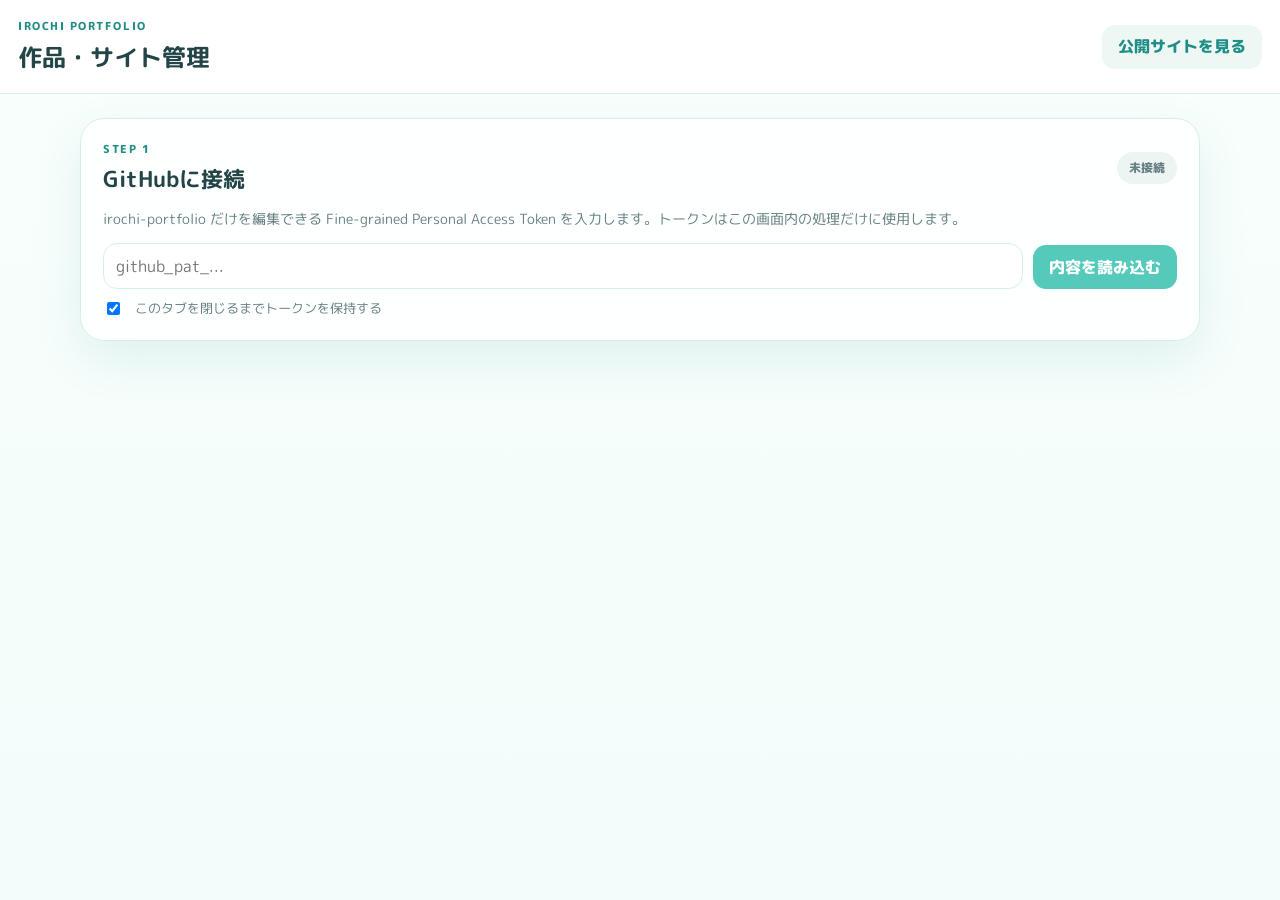
==== commit ef68d298: "管理画面にサイト設定を追加" ====
--- a/admin.html
+++ b/admin.html
@@ -3,13 +3,13 @@
 <head>
 <meta charset="UTF-8"><meta name="viewport" content="width=device-width,initial-scale=1,viewport-fit=cover">
 <meta name="robots" content="noindex,nofollow"><meta name="theme-color" content="#6ad7c9">
-<title>作品・プロフィール管理 | irochi portfolio</title>
+<title>作品・サイト管理 | irochi portfolio</title>
 <link rel="preconnect" href="https://fonts.googleapis.com"><link rel="preconnect" href="https://fonts.gstatic.com" crossorigin>
 <link href="https://fonts.googleapis.com/css2?family=M+PLUS+Rounded+1c:wght@400;500;700;800&display=swap" rel="stylesheet">
 <link rel="stylesheet" href="admin.css">
 </head>
 <body>
-<header class="admin-header"><div><p class="eyebrow">IROCHI PORTFOLIO</p><h1>作品・プロフィール管理</h1></div><a class="ghost-button" href="./" target="_blank" rel="noopener">公開サイトを見る</a></header>
+<header class="admin-header"><div><p class="eyebrow">IROCHI PORTFOLIO</p><h1>作品・サイト管理</h1></div><a class="ghost-button" href="./" target="_blank" rel="noopener">公開サイトを見る</a></header>
 <main class="admin-shell">
 <section class="panel" id="auth-panel">
 <div class="panel-heading"><div><p class="step">STEP 1</p><h2>GitHubに接続</h2></div><span class="status-badge" id="connection-status">未接続</span></div>
@@ -19,10 +19,30 @@
 </section>
 
 <section class="panel hidden" id="editor-panel">
-<div class="panel-heading editor-heading"><div><p class="step">STEP 2</p><h2>プロフィール・作品を編集</h2></div>
+<div class="panel-heading editor-heading"><div><p class="step">STEP 2</p><h2>サイト・プロフィール・作品を編集</h2></div>
 <div class="editor-actions"><label class="primary-button file-button">写真を追加<input id="file-input" type="file" accept="image/*" multiple></label><button id="save-draft" class="ghost-button">下書き保存</button><button id="load-draft" class="ghost-button">下書き読込</button><button id="clear-draft" class="ghost-button">下書き破棄</button><button id="publish-button" class="publish-button">変更を公開</button></div></div>
-<div class="tips"><span>プロフィール画像差し替え</span><span>ドラッグまたは↑↓で並び替え</span><span>作品画像差し替え</span><span>非公開</span><span>説明・タグ</span><span>制作日・公開日</span><span>サムネ位置</span><span>複製</span></div>
+<div class="tips"><span>サイト設定</span><span>プロフィール画像差し替え</span><span>ドラッグまたは↑↓で並び替え</span><span>作品画像差し替え</span><span>非公開</span><span>説明・タグ</span><span>制作日・公開日</span><span>サムネ位置</span><span>複製</span></div>
 <div class="history-box"><label>変更履歴<select id="history-select"><option value="">履歴を選択</option></select></label><button id="load-history" class="ghost-button">この履歴を読み込む</button></div>
+
+<section class="site-settings-manager" aria-labelledby="site-settings-title">
+<div class="settings-heading"><div><p class="step">SITE SETTINGS</p><h3 id="site-settings-title">サイト設定</h3></div><p class="muted">公開サイトの文章・料金・リンク・オープニング演出をコード編集なしで変更できます。</p></div>
+<div class="settings-grid">
+<label class="settings-wide"><span>ヒーローのキャッチコピー</span><input id="setting-hero-catchphrase" type="text" maxlength="80" placeholder="かわいいを、ひとつの絵に。"></label>
+<label class="settings-wide"><span>プロフィール文章</span><textarea id="setting-profile-text" rows="4" maxlength="300"></textarea></label>
+<label><span>XアカウントURL</span><input id="setting-x-url" type="text" inputmode="url" placeholder="https://x.com/_irochi_"></label>
+<label><span>Xの表示名</span><input id="setting-x-label" type="text" maxlength="60" placeholder="X @_irochi_"></label>
+<label class="settings-wide"><span>支払い方法</span><input id="setting-payment-methods" type="text" maxlength="120" placeholder="PayPay / 銀行振込"></label>
+<div class="settings-toggle settings-wide"><div><strong>オープニング演出</strong><span>斜めの扉が開く演出を表示するか設定できます。</span></div><label class="switch"><input id="setting-opening-enabled" type="checkbox"><span></span></label></div>
+</div>
+
+<div class="price-settings-heading"><div><p class="step">COMMISSION PRICE</p><h4>料金表</h4></div><p class="muted">「おすすめ」にする項目もここから変更できます。</p></div>
+<div class="price-settings-grid" id="price-settings-grid">
+<article class="price-setting-card" data-price-index="0"><label><span>項目名</span><input class="setting-price-title" type="text"></label><label><span>料金</span><input class="setting-price-value" type="text"></label><label><span>説明（1行ごと）</span><textarea class="setting-price-items" rows="4"></textarea></label><label class="recommended-radio"><input type="radio" name="recommended-price" value="0"><span>おすすめにする</span></label></article>
+<article class="price-setting-card" data-price-index="1"><label><span>項目名</span><input class="setting-price-title" type="text"></label><label><span>料金</span><input class="setting-price-value" type="text"></label><label><span>説明（1行ごと）</span><textarea class="setting-price-items" rows="4"></textarea></label><label class="recommended-radio"><input type="radio" name="recommended-price" value="1"><span>おすすめにする</span></label></article>
+<article class="price-setting-card" data-price-index="2"><label><span>項目名</span><input class="setting-price-title" type="text"></label><label><span>料金</span><input class="setting-price-value" type="text"></label><label><span>説明（1行ごと）</span><textarea class="setting-price-items" rows="4"></textarea></label><label class="recommended-radio"><input type="radio" name="recommended-price" value="2"><span>おすすめにする</span></label></article>
+<article class="price-setting-card" data-price-index="3"><label><span>項目名</span><input class="setting-price-title" type="text"></label><label><span>料金</span><input class="setting-price-value" type="text"></label><label><span>説明（1行ごと）</span><textarea class="setting-price-items" rows="4"></textarea></label><label class="recommended-radio"><input type="radio" name="recommended-price" value="3"><span>おすすめにする</span></label></article>
+</div>
+</section>
 
 <section class="profile-manager" aria-labelledby="profile-manager-title">
 <div class="profile-manager-copy">
--- a/admin.css
+++ b/admin.css
@@ -1 +1 @@
-:root{--bg:#f3fcfa;--card:#fff;--text:#244548;--muted:#678084;--line:#d7efea;--main:#55cabb;--main-dark:#218e85;--danger:#c86473;--shadow:0 18px 48px rgba(67,149,141,.12)}*{box-sizing:border-box}body{margin:0;min-height:100vh;font-family:"M PLUS Rounded 1c",sans-serif;color:var(--text);background:linear-gradient(180deg,#f8fffd,var(--bg))}button,input,select,textarea{font:inherit}button{cursor:pointer}textarea{resize:vertical}.admin-header{position:sticky;top:0;z-index:20;display:flex;align-items:center;justify-content:space-between;gap:18px;padding:18px;background:rgba(255,255,255,.92);border-bottom:1px solid var(--line);backdrop-filter:blur(18px)}.admin-header h1{margin:0;font-size:24px}.eyebrow,.step{margin:0 0 4px;color:var(--main-dark);font-size:11px;font-weight:800;letter-spacing:.14em}.admin-shell{width:min(1120px,calc(100% - 24px));margin:24px auto 64px;display:grid;gap:18px}.panel{padding:22px;border:1px solid var(--line);border-radius:24px;background:rgba(255,255,255,.94);box-shadow:var(--shadow)}.panel-heading{display:flex;align-items:center;justify-content:space-between;gap:16px;margin-bottom:14px}.panel-heading h2{margin:0;font-size:22px}.muted{color:var(--muted);font-size:14px}.status-badge{padding:7px 12px;border-radius:999px;background:#edf5f4;color:var(--muted);font-size:12px;font-weight:800}.status-badge.connected{background:#e3f8f3;color:var(--main-dark)}.token-row,.history-box{display:grid;grid-template-columns:1fr auto;gap:10px;align-items:end}input[type=text],input[type=password],input[type=date],select,textarea{width:100%;min-height:46px;padding:9px 12px;border:1px solid var(--line);border-radius:14px;background:#fff;color:var(--text);outline:none}input:focus,select:focus,textarea:focus{border-color:var(--main);box-shadow:0 0 0 3px rgba(85,202,187,.14)}.primary-button,.publish-button,.ghost-button,.mini-button,.replace-button,.undo-replace{display:inline-flex;align-items:center;justify-content:center;min-height:44px;padding:0 16px;border:0;border-radius:13px;font-weight:800;text-decoration:none}.primary-button{background:var(--main);color:#fff}.publish-button{background:var(--main-dark);color:#fff}.ghost-button,.mini-button,.replace-button,.undo-replace{background:#edf8f5;color:var(--main-dark)}.file-button input,.replace-button input{display:none}.check-row,.toggle-row{display:flex;align-items:center;gap:12px;margin-top:10px;color:var(--muted);font-size:13px}.editor-heading{align-items:flex-start}.editor-actions{display:flex;flex-wrap:wrap;gap:8px;justify-content:flex-end}.tips{display:flex;flex-wrap:wrap;gap:8px;margin-bottom:16px}.tips span{padding:6px 10px;background:#eef9f6;border-radius:999px;font-size:11px;color:var(--main-dark);font-weight:700}.history-box{margin:0 0 18px;padding:14px;border:1px solid var(--line);border-radius:16px;background:#fbfffe}.history-box label{display:grid;gap:5px;color:var(--muted);font-size:12px}.works-list{display:grid;gap:14px}.work-editor-card{display:grid;grid-template-columns:28px 130px 1fr 110px;gap:14px;align-items:start;padding:14px;border:1px solid var(--line);border-radius:20px;background:#fff}.work-editor-card.dragging{opacity:.5}.drag-handle{display:grid;place-items:center;min-height:130px;color:var(--muted);font-size:20px;cursor:grab;user-select:none}.preview-column{display:grid;gap:8px}.preview-wrap{position:relative;overflow:hidden;width:130px;aspect-ratio:1;border-radius:15px;background:#eef7f5}.work-preview{width:100%;height:100%;object-fit:cover;display:block}.new-badge,.replace-badge{position:absolute;left:8px;padding:4px 8px;border-radius:999px;color:#fff;font-size:10px;font-weight:800}.new-badge{top:8px;background:var(--main-dark)}.replace-badge{bottom:8px;background:#ec9160}.work-fields{display:grid;gap:10px}.work-fields label>span,.thumb-head span{display:block;margin-bottom:5px;color:var(--muted);font-size:11px;font-weight:700}.field-grid{display:grid;grid-template-columns:1fr 1fr;gap:10px}.field-grid.triple{grid-template-columns:1fr 1fr 1fr}.thumb-box{padding:12px;border:1px solid var(--line);border-radius:14px;background:#fbfffe}.thumb-head{display:flex;justify-content:space-between;gap:10px;margin-bottom:6px}.thumb-head small{color:var(--muted)}.thumb-box input[type=range]{width:100%}.toggle-row label{display:flex;align-items:center;gap:7px}.order-actions{display:grid;grid-template-columns:1fr 1fr;gap:7px}.icon-button,.remove-button{min-height:42px;border:1px solid var(--line);border-radius:12px;background:#f8fcfb;color:var(--text)}.duplicate-button,.remove-button{grid-column:1/-1}.remove-button{color:var(--danger)}.empty-state,.publish-status{padding:22px;border-radius:16px;background:#f2faf8;color:var(--muted);font-size:14px}.publish-status.success{background:#e8faf5;color:var(--main-dark)}.publish-status.error{background:#fff0f2;color:#a84b5a}.hidden{display:none!important}body.busy::after{content:"処理中…";position:fixed;inset:0;z-index:999;display:grid;place-items:center;background:rgba(255,255,255,.8);backdrop-filter:blur(6px);font-weight:800;color:var(--main-dark)}@media(max-width:900px){.work-editor-card{grid-template-columns:28px 110px 1fr}.order-actions{grid-column:2/-1;grid-template-columns:repeat(4,1fr)}.duplicate-button,.remove-button{grid-column:auto}.field-grid.triple{grid-template-columns:1fr}}@media(max-width:700px){.panel{padding:16px;border-radius:20px}.token-row,.history-box{grid-template-columns:1fr}.editor-heading{display:grid}.editor-actions{justify-content:stretch}.editor-actions>*{flex:1}.work-editor-card{grid-template-columns:1fr}.drag-handle{min-height:auto}.preview-wrap{width:100px}.field-grid{grid-template-columns:1fr}.order-actions{grid-column:auto;grid-template-columns:1fr 1fr}.duplicate-button,.remove-button{grid-column:auto}}+:root{--bg:#f3fcfa;--card:#fff;--text:#244548;--muted:#678084;--line:#d7efea;--main:#55cabb;--main-dark:#218e85;--danger:#c86473;--shadow:0 18px 48px rgba(67,149,141,.12)}*{box-sizing:border-box}body{margin:0;min-height:100vh;font-family:"M PLUS Rounded 1c",sans-serif;color:var(--text);background:linear-gradient(180deg,#f8fffd,var(--bg))}button,input,select,textarea{font:inherit}button{cursor:pointer}textarea{resize:vertical}.admin-header{position:sticky;top:0;z-index:20;display:flex;align-items:center;justify-content:space-between;gap:18px;padding:18px;background:rgba(255,255,255,.92);border-bottom:1px solid var(--line);backdrop-filter:blur(18px)}.admin-header h1{margin:0;font-size:24px}.eyebrow,.step{margin:0 0 4px;color:var(--main-dark);font-size:11px;font-weight:800;letter-spacing:.14em}.admin-shell{width:min(1120px,calc(100% - 24px));margin:24px auto 64px;display:grid;gap:18px}.panel{padding:22px;border:1px solid var(--line);border-radius:24px;background:rgba(255,255,255,.94);box-shadow:var(--shadow)}.panel-heading{display:flex;align-items:center;justify-content:space-between;gap:16px;margin-bottom:14px}.panel-heading h2{margin:0;font-size:22px}.muted{color:var(--muted);font-size:14px}.status-badge{padding:7px 12px;border-radius:999px;background:#edf5f4;color:var(--muted);font-size:12px;font-weight:800}.status-badge.connected{background:#e3f8f3;color:var(--main-dark)}.token-row,.history-box{display:grid;grid-template-columns:1fr auto;gap:10px;align-items:end}input[type=text],input[type=password],input[type=date],select,textarea{width:100%;min-height:46px;padding:9px 12px;border:1px solid var(--line);border-radius:14px;background:#fff;color:var(--text);outline:none}input:focus,select:focus,textarea:focus{border-color:var(--main);box-shadow:0 0 0 3px rgba(85,202,187,.14)}.primary-button,.publish-button,.ghost-button,.mini-button,.replace-button,.undo-replace{display:inline-flex;align-items:center;justify-content:center;min-height:44px;padding:0 16px;border:0;border-radius:13px;font-weight:800;text-decoration:none}.primary-button{background:var(--main);color:#fff}.publish-button{background:var(--main-dark);color:#fff}.ghost-button,.mini-button,.replace-button,.undo-replace{background:#edf8f5;color:var(--main-dark)}.file-button input,.replace-button input{display:none}.check-row,.toggle-row{display:flex;align-items:center;gap:12px;margin-top:10px;color:var(--muted);font-size:13px}.editor-heading{align-items:flex-start}.editor-actions{display:flex;flex-wrap:wrap;gap:8px;justify-content:flex-end}.tips{display:flex;flex-wrap:wrap;gap:8px;margin-bottom:16px}.tips span{padding:6px 10px;background:#eef9f6;border-radius:999px;font-size:11px;color:var(--main-dark);font-weight:700}.history-box{margin:0 0 18px;padding:14px;border:1px solid var(--line);border-radius:16px;background:#fbfffe}.history-box label{display:grid;gap:5px;color:var(--muted);font-size:12px}.profile-manager{display:grid;grid-template-columns:1fr 220px;gap:24px;align-items:center;margin:0 0 26px;padding:20px;border:1px solid var(--line);border-radius:20px;background:linear-gradient(135deg,#fbfffe,#f2fbf8)}.profile-manager h3,.works-subheading h3{margin:0;font-size:20px}.profile-manager .muted{margin:10px 0 0}.profile-actions{display:flex;flex-wrap:wrap;gap:8px;margin-top:16px}.profile-preview-wrap{position:relative;overflow:hidden;width:220px;aspect-ratio:1;border-radius:20px;border:1px solid var(--line);background:#fff;box-shadow:0 12px 28px rgba(67,149,141,.12)}.profile-preview-wrap img{width:100%;height:100%;display:block;object-fit:cover}.profile-preview-wrap .replace-badge{left:10px;bottom:10px}.works-subheading{display:flex;align-items:end;justify-content:space-between;margin:6px 0 14px}.works-list{display:grid;gap:14px}.work-editor-card{display:grid;grid-template-columns:28px 130px 1fr 110px;gap:14px;align-items:start;padding:14px;border:1px solid var(--line);border-radius:20px;background:#fff}.work-editor-card.dragging{opacity:.5}.drag-handle{display:grid;place-items:center;min-height:130px;color:var(--muted);font-size:20px;cursor:grab;user-select:none}.preview-column{display:grid;gap:8px}.preview-wrap{position:relative;overflow:hidden;width:130px;aspect-ratio:1;border-radius:15px;background:#eef7f5}.work-preview{width:100%;height:100%;object-fit:cover;display:block}.new-badge,.replace-badge{position:absolute;left:8px;padding:4px 8px;border-radius:999px;color:#fff;font-size:10px;font-weight:800}.new-badge{top:8px;background:var(--main-dark)}.replace-badge{bottom:8px;background:#ec9160}.work-fields{display:grid;gap:10px}.work-fields label>span,.thumb-head span{display:block;margin-bottom:5px;color:var(--muted);font-size:11px;font-weight:700}.field-grid{display:grid;grid-template-columns:1fr 1fr;gap:10px}.field-grid.triple{grid-template-columns:1fr 1fr 1fr}.thumb-box{padding:12px;border:1px solid var(--line);border-radius:14px;background:#fbfffe}.thumb-head{display:flex;justify-content:space-between;gap:10px;margin-bottom:6px}.thumb-head small{color:var(--muted)}.thumb-box input[type=range]{width:100%}.toggle-row label{display:flex;align-items:center;gap:7px}.order-actions{display:grid;grid-template-columns:1fr 1fr;gap:7px}.icon-button,.remove-button{min-height:42px;border:1px solid var(--line);border-radius:12px;background:#f8fcfb;color:var(--text)}.duplicate-button,.remove-button{grid-column:1/-1}.remove-button{color:var(--danger)}.empty-state,.publish-status{padding:22px;border-radius:16px;background:#f2faf8;color:var(--muted);font-size:14px}.publish-status.success{background:#e8faf5;color:var(--main-dark)}.publish-status.error{background:#fff0f2;color:#a84b5a}.hidden{display:none!important}body.busy::after{content:"処理中…";position:fixed;inset:0;z-index:999;display:grid;place-items:center;background:rgba(255,255,255,.8);backdrop-filter:blur(6px);font-weight:800;color:var(--main-dark)}@media(max-width:900px){.profile-manager{grid-template-columns:1fr 180px}.profile-preview-wrap{width:180px}.work-editor-card{grid-template-columns:28px 110px 1fr}.order-actions{grid-column:2/-1;grid-template-columns:repeat(4,1fr)}.duplicate-button,.remove-button{grid-column:auto}.field-grid.triple{grid-template-columns:1fr}}@media(max-width:700px){.panel{padding:16px;border-radius:20px}.token-row,.history-box{grid-template-columns:1fr}.editor-heading{display:grid}.editor-actions{justify-content:stretch}.editor-actions>*{flex:1}.profile-manager{grid-template-columns:1fr}.profile-preview-wrap{width:min(220px,100%)}.work-editor-card{grid-template-columns:1fr}.drag-handle{min-height:auto}.preview-wrap{width:100px}.field-grid{grid-template-columns:1fr}.order-actions{grid-column:auto;grid-template-columns:1fr 1fr}.duplicate-button,.remove-button{grid-column:auto}}
